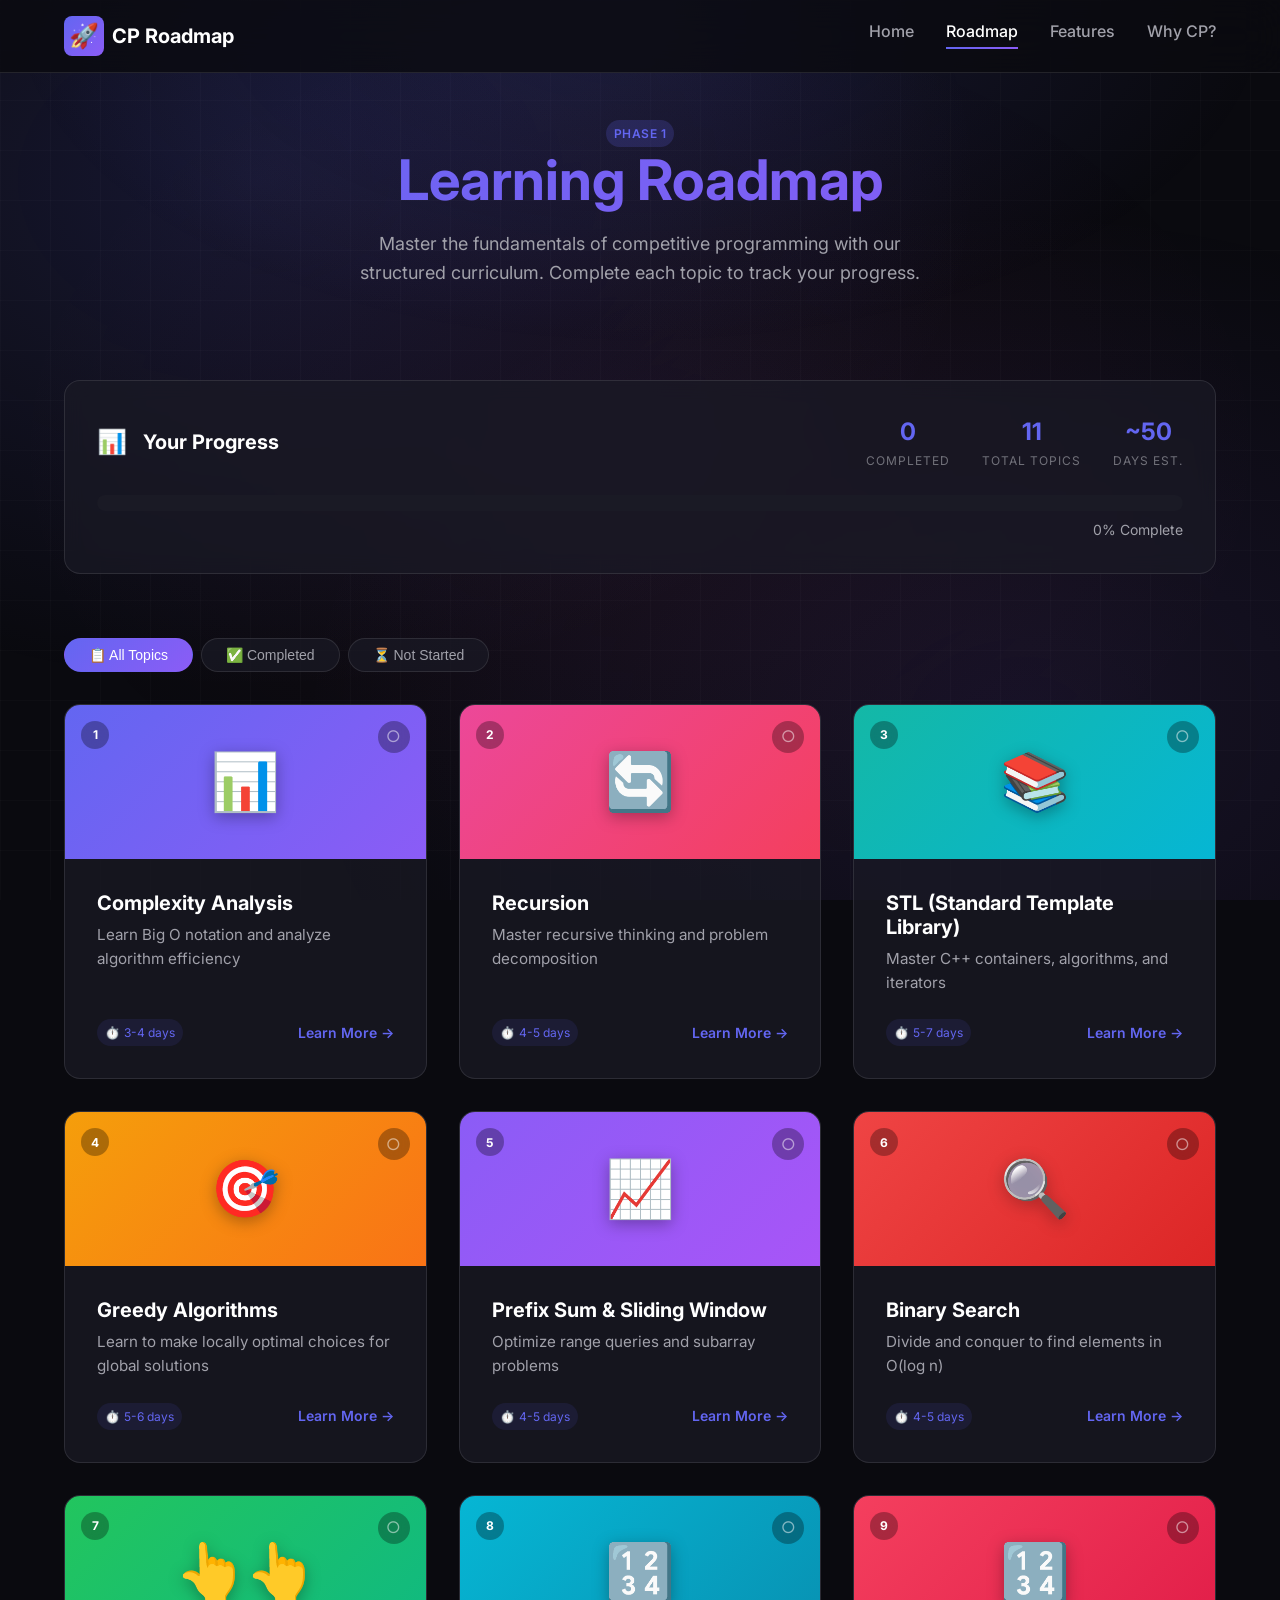
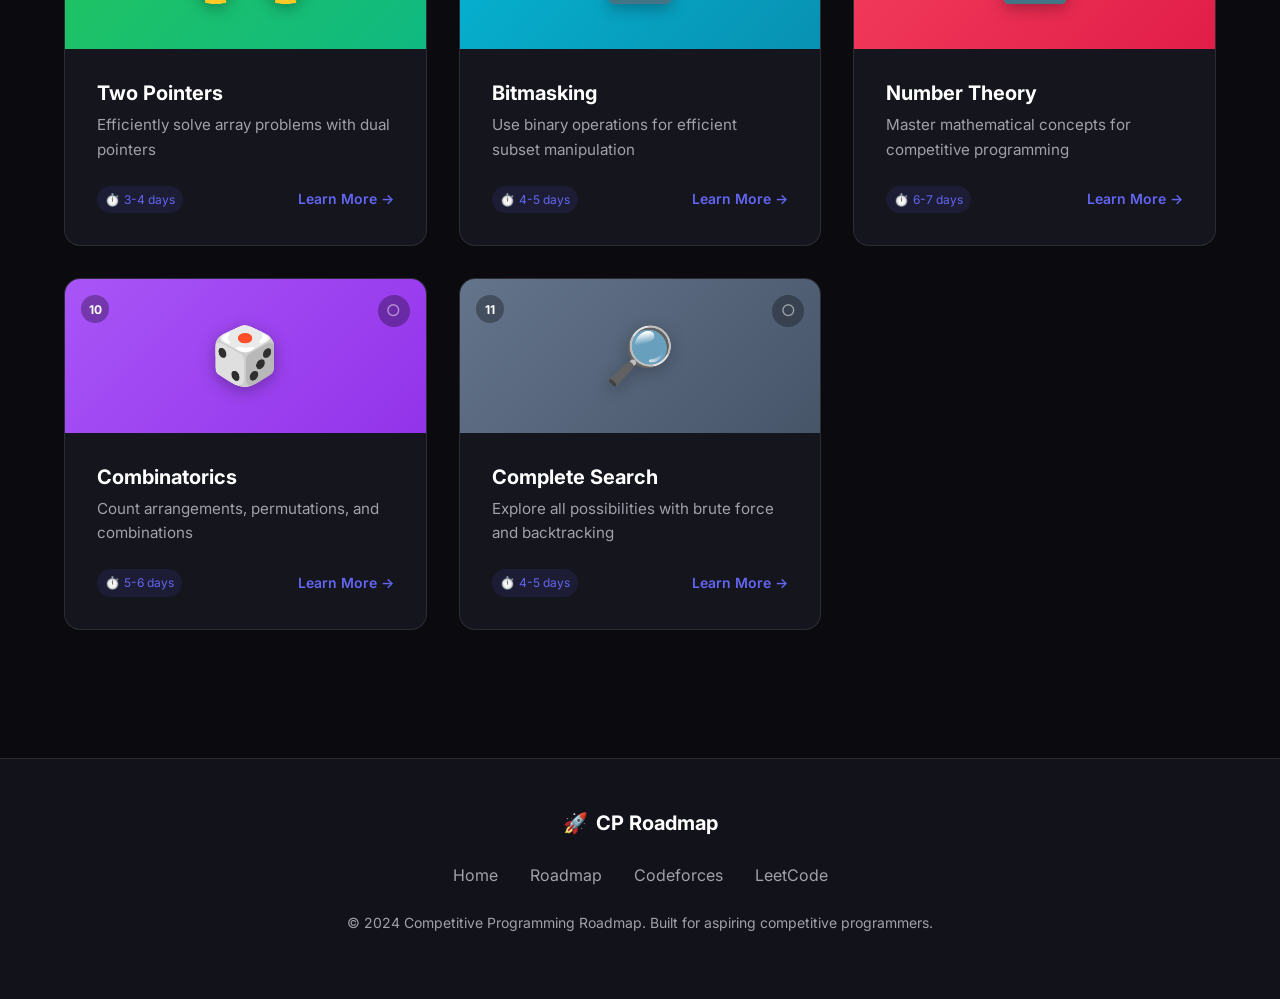
==== roadmap.html @ bf5decb0 "Add code animations and images to topics (Recursion, Binary Search, Number Theory)" ====
<!DOCTYPE html>
<html lang="en">
<head>
    <meta charset="UTF-8">
    <meta name="viewport" content="width=device-width, initial-scale=1.0">
    <meta name="description" content="Complete roadmap for Competitive Programming Phase 1. Learn algorithms and data structures to reach Codeforces Pupil level.">
    <title>Roadmap - CP Roadmap Phase 1</title>
    
    <!-- Fonts -->
    <link rel="preconnect" href="https://fonts.googleapis.com">
    <link rel="preconnect" href="https://fonts.gstatic.com" crossorigin>
    <link href="https://fonts.googleapis.com/css2?family=Inter:wght@400;500;600;700;800&family=JetBrains+Mono:wght@400;500&display=swap" rel="stylesheet">
    
    <!-- Stylesheets -->
    <link rel="stylesheet" href="css/styles.css">
    <link rel="stylesheet" href="css/roadmap.css">
    
    <!-- Favicon -->
    <link rel="icon" href="data:image/svg+xml,<svg xmlns='http://www.w3.org/2000/svg' viewBox='0 0 100 100'><text y='.9em' font-size='90'>🚀</text></svg>">
</head>
<body>
    <!-- Navigation -->
    <nav class="navbar" id="navbar">
        <div class="container">
            <a href="index.html" class="nav-logo">
                <div class="nav-logo-icon">🚀</div>
                <span class="hide-mobile">CP Roadmap</span>
            </a>
            
            <ul class="nav-links" id="navLinks">
                <li><a href="index.html">Home</a></li>
                <li><a href="roadmap.html" class="active">Roadmap</a></li>
                <li><a href="index.html#features">Features</a></li>
                <li><a href="index.html#why-cp">Why CP?</a></li>
            </ul>
            
            <button class="nav-toggle" id="navToggle" aria-label="Toggle menu">
                <span></span>
                <span></span>
                <span></span>
            </button>
        </div>
    </nav>

    <!-- Page Header -->
    <header class="page-header">
        <div class="container page-header-content">
            <span class="badge badge-primary">Phase 1</span>
            <h1>Learning Roadmap</h1>
            <p>Master the fundamentals of competitive programming with our structured curriculum. Complete each topic to track your progress.</p>
        </div>
    </header>

    <!-- Progress Section -->
    <section class="progress-section">
        <div class="container">
            <div class="progress-card">
                <div class="progress-header">
                    <div class="progress-title">
                        <span style="font-size: 1.5rem;">📊</span>
                        <h3>Your Progress</h3>
                    </div>
                    <div class="progress-stats">
                        <div class="progress-stat">
                            <div class="progress-stat-value" id="completedCount">0</div>
                            <div class="progress-stat-label">Completed</div>
                        </div>
                        <div class="progress-stat">
                            <div class="progress-stat-value" id="totalCount">11</div>
                            <div class="progress-stat-label">Total Topics</div>
                        </div>
                        <div class="progress-stat">
                            <div class="progress-stat-value" id="daysEstimate">~50</div>
                            <div class="progress-stat-label">Days Est.</div>
                        </div>
                    </div>
                </div>
                <div class="progress-bar-container">
                    <div class="progress-bar-fill" id="progressBar" style="width: 0%"></div>
                </div>
                <div class="progress-percentage">
                    <span id="progressPercent">0</span>% Complete
                </div>
            </div>
        </div>
    </section>

    <!-- Filter Section -->
    <section class="filter-section">
        <div class="container">
            <div class="filter-buttons">
                <button class="filter-btn active" data-filter="all">
                    📋 All Topics
                </button>
                <button class="filter-btn" data-filter="completed">
                    ✅ Completed
                </button>
                <button class="filter-btn" data-filter="pending">
                    ⏳ Not Started
                </button>
            </div>
        </div>
    </section>

    <!-- Topics Grid -->
    <section class="topics-section">
        <div class="container">
            <div class="topics-grid" id="topicsGrid">
                <!-- Topic cards will be injected by JavaScript -->
            </div>
            
            <!-- Empty State -->
            <div class="empty-state hidden" id="emptyState">
                <div class="empty-state-icon">🔍</div>
                <h3>No topics found</h3>
                <p>Try changing the filter to see topics.</p>
            </div>
        </div>
    </section>

    <!-- Footer -->
    <footer class="footer">
        <div class="container footer-content">
            <div class="footer-logo">
                <span>🚀</span> CP Roadmap
            </div>
            <div class="footer-links">
                <a href="index.html">Home</a>
                <a href="roadmap.html">Roadmap</a>
                <a href="https://codeforces.com" target="_blank">Codeforces</a>
                <a href="https://leetcode.com" target="_blank">LeetCode</a>
            </div>
            <div class="footer-bottom">
                <p>© 2024 Competitive Programming Roadmap. Built for aspiring competitive programmers.</p>
            </div>
        </div>
    </footer>

    <!-- Scripts -->
    <script src="data/topics.js"></script>
    <script src="js/main.js"></script>
    <script src="js/roadmap.js"></script>
</body>
</html>
---- css/styles.css ----
/* ===================================
   COMPETITIVE PROGRAMMING ROADMAP
   Main Stylesheet - Dark Theme
   =================================== */

/* ===================================
   CSS VARIABLES & ROOT
   =================================== */
:root {
    /* Colors */
    --bg-primary: #0a0a0f;
    --bg-secondary: #12121a;
    --bg-tertiary: #1a1a25;
    --bg-card: rgba(26, 26, 37, 0.7);
    --bg-glass: rgba(255, 255, 255, 0.05);
    
    /* Text Colors */
    --text-primary: #ffffff;
    --text-secondary: #a1a1aa;
    --text-muted: #71717a;
    
    /* Accent Colors */
    --accent-primary: #6366f1;
    --accent-secondary: #8b5cf6;
    --accent-success: #22c55e;
    --accent-warning: #f59e0b;
    --accent-danger: #ef4444;
    --accent-info: #06b6d4;
    
    /* Gradients */
    --gradient-primary: linear-gradient(135deg, #6366f1 0%, #8b5cf6 100%);
    --gradient-secondary: linear-gradient(135deg, #ec4899 0%, #8b5cf6 100%);
    --gradient-dark: linear-gradient(180deg, #0a0a0f 0%, #12121a 100%);
    --gradient-glass: linear-gradient(135deg, rgba(255,255,255,0.1) 0%, rgba(255,255,255,0.05) 100%);
    
    /* Shadows */
    --shadow-sm: 0 2px 4px rgba(0, 0, 0, 0.3);
    --shadow-md: 0 4px 6px rgba(0, 0, 0, 0.4);
    --shadow-lg: 0 10px 25px rgba(0, 0, 0, 0.5);
    --shadow-xl: 0 20px 40px rgba(0, 0, 0, 0.6);
    --shadow-glow: 0 0 30px rgba(99, 102, 241, 0.3);
    
    /* Border */
    --border-color: rgba(255, 255, 255, 0.1);
    --border-radius-sm: 8px;
    --border-radius-md: 12px;
    --border-radius-lg: 16px;
    --border-radius-xl: 24px;
    
    /* Typography */
    --font-primary: 'Inter', -apple-system, BlinkMacSystemFont, 'Segoe UI', sans-serif;
    --font-mono: 'JetBrains Mono', 'Fira Code', monospace;
    
    /* Spacing */
    --spacing-xs: 0.25rem;
    --spacing-sm: 0.5rem;
    --spacing-md: 1rem;
    --spacing-lg: 1.5rem;
    --spacing-xl: 2rem;
    --spacing-2xl: 3rem;
    --spacing-3xl: 4rem;
    
    /* Transitions */
    --transition-fast: 150ms ease;
    --transition-normal: 300ms ease;
    --transition-slow: 500ms ease;
    
    /* Container */
    --container-max: 1200px;
    --container-padding: 1.5rem;
}

/* ===================================
   RESET & BASE
   =================================== */
*, *::before, *::after {
    box-sizing: border-box;
    margin: 0;
    padding: 0;
}

html {
    scroll-behavior: smooth;
    font-size: 16px;
}

body {
    font-family: var(--font-primary);
    background: var(--bg-primary);
    color: var(--text-primary);
    line-height: 1.6;
    min-height: 100vh;
    overflow-x: hidden;
    -webkit-font-smoothing: antialiased;
    -moz-osx-font-smoothing: grayscale;
}

/* Background Pattern */
body::before {
    content: '';
    position: fixed;
    top: 0;
    left: 0;
    width: 100%;
    height: 100%;
    background: 
        radial-gradient(ellipse at 20% 20%, rgba(99, 102, 241, 0.15) 0%, transparent 50%),
        radial-gradient(ellipse at 80% 80%, rgba(139, 92, 246, 0.1) 0%, transparent 50%),
        radial-gradient(ellipse at 50% 50%, rgba(236, 72, 153, 0.05) 0%, transparent 70%);
    pointer-events: none;
    z-index: -1;
}

/* Grid Pattern Overlay */
body::after {
    content: '';
    position: fixed;
    top: 0;
    left: 0;
    width: 100%;
    height: 100%;
    background-image: 
        linear-gradient(rgba(255,255,255,0.02) 1px, transparent 1px),
        linear-gradient(90deg, rgba(255,255,255,0.02) 1px, transparent 1px);
    background-size: 50px 50px;
    pointer-events: none;
    z-index: -1;
}

/* ===================================
   TYPOGRAPHY
   =================================== */
h1, h2, h3, h4, h5, h6 {
    font-weight: 700;
    line-height: 1.2;
    margin-bottom: var(--spacing-md);
}

h1 {
    font-size: clamp(2rem, 5vw, 3.5rem);
    background: var(--gradient-primary);
    -webkit-background-clip: text;
    -webkit-text-fill-color: transparent;
    background-clip: text;
}

h2 {
    font-size: clamp(1.5rem, 4vw, 2.5rem);
}

h3 {
    font-size: clamp(1.25rem, 3vw, 1.75rem);
}

p {
    color: var(--text-secondary);
    margin-bottom: var(--spacing-md);
}

a {
    color: var(--accent-primary);
    text-decoration: none;
    transition: color var(--transition-fast);
}

a:hover {
    color: var(--accent-secondary);
}

ul, ol {
    padding-left: var(--spacing-lg);
    margin-bottom: var(--spacing-md);
}

li {
    color: var(--text-secondary);
    margin-bottom: var(--spacing-sm);
}

strong {
    color: var(--text-primary);
    font-weight: 600;
}

/* ===================================
   LAYOUT & CONTAINERS
   =================================== */
.container {
    width: 100%;
    max-width: var(--container-max);
    margin: 0 auto;
    padding: 0 var(--container-padding);
}

.section {
    padding: var(--spacing-3xl) 0;
}

.section-title {
    text-align: center;
    margin-bottom: var(--spacing-2xl);
}

.section-title span {
    display: block;
    color: var(--text-muted);
    font-size: 0.9rem;
    text-transform: uppercase;
    letter-spacing: 2px;
    margin-bottom: var(--spacing-sm);
}

/* ===================================
   NAVBAR
   =================================== */
.navbar {
    position: fixed;
    top: 0;
    left: 0;
    right: 0;
    z-index: 1000;
    padding: var(--spacing-md) 0;
    background: rgba(10, 10, 15, 0.8);
    backdrop-filter: blur(20px);
    -webkit-backdrop-filter: blur(20px);
    border-bottom: 1px solid var(--border-color);
    transition: all var(--transition-normal);
}

.navbar.scrolled {
    padding: var(--spacing-sm) 0;
    background: rgba(10, 10, 15, 0.95);
}

.navbar .container {
    display: flex;
    justify-content: space-between;
    align-items: center;
}

.nav-logo {
    display: flex;
    align-items: center;
    gap: var(--spacing-sm);
    font-size: 1.25rem;
    font-weight: 700;
    color: var(--text-primary);
}

.nav-logo-icon {
    width: 40px;
    height: 40px;
    background: var(--gradient-primary);
    border-radius: var(--border-radius-sm);
    display: flex;
    align-items: center;
    justify-content: center;
    font-size: 1.5rem;
}

.nav-links {
    display: flex;
    align-items: center;
    gap: var(--spacing-xl);
    list-style: none;
    margin: 0;
    padding: 0;
}

.nav-links a {
    color: var(--text-secondary);
    font-weight: 500;
    position: relative;
    padding: var(--spacing-sm) 0;
    transition: color var(--transition-fast);
}

.nav-links a::after {
    content: '';
    position: absolute;
    bottom: 0;
    left: 0;
    width: 0;
    height: 2px;
    background: var(--gradient-primary);
    transition: width var(--transition-normal);
}

.nav-links a:hover,
.nav-links a.active {
    color: var(--text-primary);
}

.nav-links a:hover::after,
.nav-links a.active::after {
    width: 100%;
}

.nav-toggle {
    display: none;
    flex-direction: column;
    gap: 5px;
    background: none;
    border: none;
    cursor: pointer;
    padding: var(--spacing-sm);
}

.nav-toggle span {
    display: block;
    width: 25px;
    height: 2px;
    background: var(--text-primary);
    transition: all var(--transition-fast);
}

/* Mobile Nav */
@media (max-width: 768px) {
    .nav-toggle {
        display: flex;
    }
    
    .nav-links {
        position: fixed;
        top: 70px;
        left: 0;
        right: 0;
        background: rgba(10, 10, 15, 0.98);
        backdrop-filter: blur(20px);
        flex-direction: column;
        padding: var(--spacing-xl);
        gap: var(--spacing-lg);
        transform: translateY(-100%);
        opacity: 0;
        visibility: hidden;
        transition: all var(--transition-normal);
    }
    
    .nav-links.active {
        transform: translateY(0);
        opacity: 1;
        visibility: visible;
    }
    
    .nav-toggle.active span:nth-child(1) {
        transform: rotate(45deg) translate(5px, 5px);
    }
    
    .nav-toggle.active span:nth-child(2) {
        opacity: 0;
    }
    
    .nav-toggle.active span:nth-child(3) {
        transform: rotate(-45deg) translate(5px, -5px);
    }
}

/* ===================================
   BUTTONS
   =================================== */
.btn {
    display: inline-flex;
    align-items: center;
    justify-content: center;
    gap: var(--spacing-sm);
    padding: var(--spacing-md) var(--spacing-xl);
    font-size: 1rem;
    font-weight: 600;
    border-radius: var(--border-radius-md);
    border: none;
    cursor: pointer;
    transition: all var(--transition-normal);
    text-decoration: none;
    white-space: nowrap;
}

.btn-primary {
    background: var(--gradient-primary);
    color: var(--text-primary);
    box-shadow: var(--shadow-md), 0 0 20px rgba(99, 102, 241, 0.3);
}

.btn-primary:hover {
    transform: translateY(-2px);
    box-shadow: var(--shadow-lg), 0 0 30px rgba(99, 102, 241, 0.5);
    color: var(--text-primary);
}

.btn-secondary {
    background: var(--bg-glass);
    color: var(--text-primary);
    border: 1px solid var(--border-color);
    backdrop-filter: blur(10px);
}

.btn-secondary:hover {
    background: rgba(255, 255, 255, 0.1);
    border-color: var(--accent-primary);
    color: var(--text-primary);
}

.btn-success {
    background: linear-gradient(135deg, #22c55e 0%, #16a34a 100%);
    color: var(--text-primary);
}

.btn-success:hover {
    transform: translateY(-2px);
    box-shadow: var(--shadow-lg), 0 0 20px rgba(34, 197, 94, 0.4);
    color: var(--text-primary);
}

.btn-outline {
    background: transparent;
    color: var(--accent-primary);
    border: 2px solid var(--accent-primary);
}

.btn-outline:hover {
    background: var(--accent-primary);
    color: var(--text-primary);
}

.btn-sm {
    padding: var(--spacing-sm) var(--spacing-md);
    font-size: 0.875rem;
}

.btn-lg {
    padding: var(--spacing-lg) var(--spacing-2xl);
    font-size: 1.125rem;
}

.btn-icon {
    width: 44px;
    height: 44px;
    padding: 0;
    border-radius: var(--border-radius-sm);
}

/* ===================================
   CARDS - GLASSMORPHISM
   =================================== */
.card {
    background: var(--bg-card);
    border: 1px solid var(--border-color);
    border-radius: var(--border-radius-lg);
    padding: var(--spacing-xl);
    backdrop-filter: blur(10px);
    -webkit-backdrop-filter: blur(10px);
    transition: all var(--transition-normal);
}

.card:hover {
    transform: translateY(-5px);
    border-color: rgba(99, 102, 241, 0.3);
    box-shadow: var(--shadow-xl), var(--shadow-glow);
}

.card-glass {
    background: var(--gradient-glass);
    border: 1px solid rgba(255, 255, 255, 0.1);
}

/* ===================================
   BADGES
   =================================== */
.badge {
    display: inline-flex;
    align-items: center;
    gap: var(--spacing-xs);
    padding: var(--spacing-xs) var(--spacing-sm);
    font-size: 0.75rem;
    font-weight: 600;
    border-radius: 50px;
    text-transform: uppercase;
    letter-spacing: 0.5px;
}

.badge-primary {
    background: rgba(99, 102, 241, 0.2);
    color: var(--accent-primary);
}

.badge-success {
    background: rgba(34, 197, 94, 0.2);
    color: var(--accent-success);
}

.badge-warning {
    background: rgba(245, 158, 11, 0.2);
    color: var(--accent-warning);
}

.badge-info {
    background: rgba(6, 182, 212, 0.2);
    color: var(--accent-info);
}

/* ===================================
   PROGRESS BAR
   =================================== */
.progress-container {
    background: var(--bg-tertiary);
    border-radius: 50px;
    padding: 4px;
    margin-bottom: var(--spacing-md);
}

.progress-bar {
    height: 12px;
    background: var(--gradient-primary);
    border-radius: 50px;
    transition: width var(--transition-slow);
    position: relative;
    overflow: hidden;
}

.progress-bar::after {
    content: '';
    position: absolute;
    top: 0;
    left: 0;
    right: 0;
    bottom: 0;
    background: linear-gradient(
        90deg,
        transparent 0%,
        rgba(255,255,255,0.3) 50%,
        transparent 100%
    );
    animation: shimmer 2s infinite;
}

@keyframes shimmer {
    0% { transform: translateX(-100%); }
    100% { transform: translateX(100%); }
}

.progress-text {
    display: flex;
    justify-content: space-between;
    font-size: 0.875rem;
    color: var(--text-secondary);
}

/* ===================================
   ICONS
   =================================== */
.icon {
    display: inline-flex;
    align-items: center;
    justify-content: center;
}

.icon-sm { font-size: 1rem; }
.icon-md { font-size: 1.5rem; }
.icon-lg { font-size: 2rem; }
.icon-xl { font-size: 3rem; }

/* ===================================
   ANIMATIONS
   =================================== */
@keyframes fadeIn {
    from {
        opacity: 0;
        transform: translateY(20px);
    }
    to {
        opacity: 1;
        transform: translateY(0);
    }
}

@keyframes fadeInUp {
    from {
        opacity: 0;
        transform: translateY(40px);
    }
    to {
        opacity: 1;
        transform: translateY(0);
    }
}

@keyframes fadeInDown {
    from {
        opacity: 0;
        transform: translateY(-40px);
    }
    to {
        opacity: 1;
        transform: translateY(0);
    }
}

@keyframes scaleIn {
    from {
        opacity: 0;
        transform: scale(0.9);
    }
    to {
        opacity: 1;
        transform: scale(1);
    }
}

@keyframes slideInLeft {
    from {
        opacity: 0;
        transform: translateX(-40px);
    }
    to {
        opacity: 1;
        transform: translateX(0);
    }
}

@keyframes slideInRight {
    from {
        opacity: 0;
        transform: translateX(40px);
    }
    to {
        opacity: 1;
        transform: translateX(0);
    }
}

@keyframes pulse {
    0%, 100% {
        transform: scale(1);
        opacity: 1;
    }
    50% {
        transform: scale(1.05);
        opacity: 0.8;
    }
}

@keyframes float {
    0%, 100% {
        transform: translateY(0);
    }
    50% {
        transform: translateY(-10px);
    }
}

@keyframes glow {
    0%, 100% {
        box-shadow: 0 0 20px rgba(99, 102, 241, 0.3);
    }
    50% {
        box-shadow: 0 0 40px rgba(99, 102, 241, 0.6);
    }
}

.animate-fade-in {
    animation: fadeIn 0.6s ease forwards;
}

.animate-fade-in-up {
    animation: fadeInUp 0.6s ease forwards;
}

.animate-fade-in-down {
    animation: fadeInDown 0.6s ease forwards;
}

.animate-scale-in {
    animation: scaleIn 0.6s ease forwards;
}

.animate-slide-in-left {
    animation: slideInLeft 0.6s ease forwards;
}

.animate-slide-in-right {
    animation: slideInRight 0.6s ease forwards;
}

.animate-float {
    animation: float 3s ease-in-out infinite;
}

.animate-pulse {
    animation: pulse 2s ease-in-out infinite;
}

.animate-glow {
    animation: glow 2s ease-in-out infinite;
}

/* Animation Delays */
.delay-100 { animation-delay: 100ms; }
.delay-200 { animation-delay: 200ms; }
.delay-300 { animation-delay: 300ms; }
.delay-400 { animation-delay: 400ms; }
.delay-500 { animation-delay: 500ms; }
.delay-600 { animation-delay: 600ms; }
.delay-700 { animation-delay: 700ms; }
.delay-800 { animation-delay: 800ms; }

/* ===================================
   SCROLLBAR
   =================================== */
::-webkit-scrollbar {
    width: 10px;
    height: 10px;
}

::-webkit-scrollbar-track {
    background: var(--bg-secondary);
}

::-webkit-scrollbar-thumb {
    background: var(--bg-tertiary);
    border-radius: 5px;
}

::-webkit-scrollbar-thumb:hover {
    background: var(--accent-primary);
}

/* ===================================
   FOOTER
   =================================== */
.footer {
    background: var(--bg-secondary);
    border-top: 1px solid var(--border-color);
    padding: var(--spacing-2xl) 0;
    margin-top: var(--spacing-3xl);
}

.footer-content {
    display: flex;
    flex-direction: column;
    align-items: center;
    gap: var(--spacing-lg);
    text-align: center;
}

.footer-logo {
    display: flex;
    align-items: center;
    gap: var(--spacing-sm);
    font-size: 1.25rem;
    font-weight: 700;
    color: var(--text-primary);
}

.footer-links {
    display: flex;
    gap: var(--spacing-xl);
    flex-wrap: wrap;
    justify-content: center;
}

.footer-links a {
    color: var(--text-secondary);
    transition: color var(--transition-fast);
}

.footer-links a:hover {
    color: var(--accent-primary);
}

.footer-bottom {
    color: var(--text-muted);
    font-size: 0.875rem;
}

/* ===================================
   UTILITIES
   =================================== */
.text-center { text-align: center; }
.text-left { text-align: left; }
.text-right { text-align: right; }

.text-primary { color: var(--text-primary); }
.text-secondary { color: var(--text-secondary); }
.text-muted { color: var(--text-muted); }
.text-accent { color: var(--accent-primary); }
.text-success { color: var(--accent-success); }
.text-warning { color: var(--accent-warning); }
.text-danger { color: var(--accent-danger); }

.bg-primary { background: var(--bg-primary); }
.bg-secondary { background: var(--bg-secondary); }
.bg-tertiary { background: var(--bg-tertiary); }

.mt-0 { margin-top: 0; }
.mt-1 { margin-top: var(--spacing-sm); }
.mt-2 { margin-top: var(--spacing-md); }
.mt-3 { margin-top: var(--spacing-lg); }
.mt-4 { margin-top: var(--spacing-xl); }
.mt-5 { margin-top: var(--spacing-2xl); }

.mb-0 { margin-bottom: 0; }
.mb-1 { margin-bottom: var(--spacing-sm); }
.mb-2 { margin-bottom: var(--spacing-md); }
.mb-3 { margin-bottom: var(--spacing-lg); }
.mb-4 { margin-bottom: var(--spacing-xl); }
.mb-5 { margin-bottom: var(--spacing-2xl); }

.flex { display: flex; }
.flex-col { flex-direction: column; }
.items-center { align-items: center; }
.justify-center { justify-content: center; }
.justify-between { justify-content: space-between; }
.gap-1 { gap: var(--spacing-sm); }
.gap-2 { gap: var(--spacing-md); }
.gap-3 { gap: var(--spacing-lg); }
.gap-4 { gap: var(--spacing-xl); }

.hidden { display: none; }
.visible { visibility: visible; }
.invisible { visibility: hidden; }

.w-full { width: 100%; }
.h-full { height: 100%; }

.rounded { border-radius: var(--border-radius-md); }
.rounded-lg { border-radius: var(--border-radius-lg); }
.rounded-xl { border-radius: var(--border-radius-xl); }
.rounded-full { border-radius: 50%; }

/* ===================================
   RESPONSIVE UTILITIES
   =================================== */
@media (max-width: 768px) {
    :root {
        --container-padding: 1rem;
    }
    
    .section {
        padding: var(--spacing-2xl) 0;
    }
    
    .hide-mobile {
        display: none;
    }
}

@media (min-width: 769px) {
    .hide-desktop {
        display: none;
    }
}

/* ===================================
   LOADING STATES
   =================================== */
.skeleton {
    background: linear-gradient(
        90deg,
        var(--bg-tertiary) 25%,
        var(--bg-secondary) 50%,
        var(--bg-tertiary) 75%
    );
    background-size: 200% 100%;
    animation: skeleton-loading 1.5s infinite;
    border-radius: var(--border-radius-sm);
}

@keyframes skeleton-loading {
    0% { background-position: 200% 0; }
    100% { background-position: -200% 0; }
}

/* ===================================
   TOOLTIPS
   =================================== */
[data-tooltip] {
    position: relative;
}

[data-tooltip]::before {
    content: attr(data-tooltip);
    position: absolute;
    bottom: 100%;
    left: 50%;
    transform: translateX(-50%);
    padding: var(--spacing-sm) var(--spacing-md);
    background: var(--bg-tertiary);
    color: var(--text-primary);
    font-size: 0.75rem;
    border-radius: var(--border-radius-sm);
    white-space: nowrap;
    opacity: 0;
    visibility: hidden;
    transition: all var(--transition-fast);
    z-index: 100;
}

[data-tooltip]:hover::before {
    opacity: 1;
    visibility: visible;
    bottom: calc(100% + 8px);
}

/* ===================================
   SELECTION
   =================================== */
::selection {
    background: var(--accent-primary);
    color: var(--text-primary);
}

::-moz-selection {
    background: var(--accent-primary);
    color: var(--text-primary);
}
---- css/roadmap.css ----
/* ===================================
   ROADMAP PAGE STYLES
   =================================== */

/* ===================================
   PAGE HEADER
   =================================== */
.page-header {
    padding: 120px 0 60px;
    text-align: center;
    position: relative;
}

.page-header::before {
    content: '';
    position: absolute;
    top: 0;
    left: 0;
    right: 0;
    height: 100%;
    background: radial-gradient(ellipse at center top, rgba(99, 102, 241, 0.15) 0%, transparent 70%);
    pointer-events: none;
}

.page-header-content {
    position: relative;
    z-index: 1;
}

.page-header h1 {
    margin-bottom: var(--spacing-md);
}

.page-header p {
    font-size: 1.125rem;
    max-width: 600px;
    margin: 0 auto;
}

/* ===================================
   PROGRESS SECTION
   =================================== */
.progress-section {
    padding: var(--spacing-xl) 0;
    margin-bottom: var(--spacing-xl);
}

.progress-card {
    background: var(--bg-card);
    border: 1px solid var(--border-color);
    border-radius: var(--border-radius-lg);
    padding: var(--spacing-xl);
    backdrop-filter: blur(10px);
}

.progress-header {
    display: flex;
    justify-content: space-between;
    align-items: center;
    margin-bottom: var(--spacing-lg);
    flex-wrap: wrap;
    gap: var(--spacing-md);
}

.progress-title {
    display: flex;
    align-items: center;
    gap: var(--spacing-md);
}

.progress-title h3 {
    margin: 0;
    font-size: 1.25rem;
}

.progress-stats {
    display: flex;
    gap: var(--spacing-xl);
}

.progress-stat {
    text-align: center;
}

.progress-stat-value {
    font-size: 1.5rem;
    font-weight: 700;
    color: var(--accent-primary);
}

.progress-stat-label {
    font-size: 0.75rem;
    color: var(--text-muted);
    text-transform: uppercase;
    letter-spacing: 1px;
}

.progress-bar-container {
    background: var(--bg-tertiary);
    border-radius: 50px;
    height: 16px;
    overflow: hidden;
    position: relative;
}

.progress-bar-fill {
    height: 100%;
    background: var(--gradient-primary);
    border-radius: 50px;
    transition: width 0.5s ease;
    position: relative;
    min-width: 0;
}

.progress-bar-fill::after {
    content: '';
    position: absolute;
    top: 0;
    left: 0;
    right: 0;
    bottom: 0;
    background: linear-gradient(
        90deg,
        transparent 0%,
        rgba(255,255,255,0.3) 50%,
        transparent 100%
    );
    animation: shimmer 2s infinite;
}

.progress-percentage {
    text-align: right;
    margin-top: var(--spacing-sm);
    font-size: 0.875rem;
    color: var(--text-secondary);
}

/* ===================================
   FILTER SECTION
   =================================== */
.filter-section {
    margin-bottom: var(--spacing-xl);
}

.filter-buttons {
    display: flex;
    gap: var(--spacing-sm);
    flex-wrap: wrap;
}

.filter-btn {
    padding: var(--spacing-sm) var(--spacing-lg);
    background: var(--bg-card);
    border: 1px solid var(--border-color);
    border-radius: 50px;
    color: var(--text-secondary);
    font-size: 0.875rem;
    cursor: pointer;
    transition: all var(--transition-normal);
}

.filter-btn:hover {
    border-color: var(--accent-primary);
    color: var(--text-primary);
}

.filter-btn.active {
    background: var(--gradient-primary);
    border-color: transparent;
    color: var(--text-primary);
}

/* ===================================
   TOPICS GRID
   =================================== */
.topics-section {
    padding-bottom: var(--spacing-3xl);
}

.topics-grid {
    display: grid;
    grid-template-columns: repeat(auto-fill, minmax(340px, 1fr));
    gap: var(--spacing-xl);
}

/* ===================================
   TOPIC CARD
   =================================== */
.topic-card {
    background: var(--bg-card);
    border: 1px solid var(--border-color);
    border-radius: var(--border-radius-lg);
    overflow: hidden;
    transition: all var(--transition-normal);
    position: relative;
    display: flex;
    flex-direction: column;
}

.topic-card::before {
    content: '';
    position: absolute;
    top: 0;
    left: 0;
    right: 0;
    height: 4px;
    background: var(--card-accent, var(--gradient-primary));
    transform: scaleX(0);
    transform-origin: left;
    transition: transform var(--transition-normal);
}

.topic-card:hover {
    transform: translateY(-8px);
    border-color: rgba(99, 102, 241, 0.3);
    box-shadow: var(--shadow-xl), 0 0 30px rgba(99, 102, 241, 0.2);
}

.topic-card:hover::before {
    transform: scaleX(1);
}

.topic-card.completed {
    border-color: rgba(34, 197, 94, 0.3);
}

.topic-card.completed::before {
    background: linear-gradient(135deg, #22c55e 0%, #16a34a 100%);
    transform: scaleX(1);
}

/* Card Header / Banner */
.topic-card-header {
    position: relative;
    padding: var(--spacing-xl);
    background: var(--card-banner, var(--gradient-primary));
    min-height: 120px;
    display: flex;
    align-items: center;
    justify-content: center;
}

.topic-card-icon {
    font-size: 3.5rem;
    filter: drop-shadow(0 4px 8px rgba(0,0,0,0.3));
}

.topic-card-status {
    position: absolute;
    top: var(--spacing-md);
    right: var(--spacing-md);
    width: 32px;
    height: 32px;
    background: rgba(0, 0, 0, 0.3);
    border-radius: 50%;
    display: flex;
    align-items: center;
    justify-content: center;
    backdrop-filter: blur(10px);
}

.topic-card.completed .topic-card-status {
    background: rgba(34, 197, 94, 0.3);
}

.topic-card-status::after {
    content: '○';
    color: rgba(255, 255, 255, 0.5);
    font-size: 1rem;
}

.topic-card.completed .topic-card-status::after {
    content: '✓';
    color: var(--accent-success);
}

/* Card Body */
.topic-card-body {
    padding: var(--spacing-xl);
    flex: 1;
    display: flex;
    flex-direction: column;
}

.topic-card-title {
    font-size: 1.25rem;
    font-weight: 700;
    margin-bottom: var(--spacing-sm);
    color: var(--text-primary);
}

.topic-card-description {
    font-size: 0.95rem;
    color: var(--text-secondary);
    margin-bottom: var(--spacing-lg);
    flex: 1;
}

.topic-card-meta {
    display: flex;
    justify-content: space-between;
    align-items: center;
    margin-top: auto;
}

.topic-card-duration {
    display: inline-flex;
    align-items: center;
    gap: var(--spacing-xs);
    padding: var(--spacing-xs) var(--spacing-sm);
    background: rgba(99, 102, 241, 0.1);
    border-radius: 50px;
    font-size: 0.75rem;
    color: var(--accent-primary);
}

.topic-card-link {
    display: inline-flex;
    align-items: center;
    gap: var(--spacing-xs);
    color: var(--accent-primary);
    font-weight: 600;
    font-size: 0.875rem;
    transition: all var(--transition-fast);
}

.topic-card-link:hover {
    gap: var(--spacing-sm);
    color: var(--accent-secondary);
}



/* ===================================
   EMPTY STATE
   =================================== */
.empty-state {
    text-align: center;
    padding: var(--spacing-3xl);
    color: var(--text-muted);
}

.empty-state-icon {
    font-size: 4rem;
    margin-bottom: var(--spacing-lg);
    opacity: 0.5;
}

.empty-state h3 {
    color: var(--text-secondary);
    margin-bottom: var(--spacing-sm);
}

/* ===================================
   RESPONSIVE
   =================================== */
@media (max-width: 768px) {
    .topics-grid {
        grid-template-columns: 1fr;
    }
    
    .progress-header {
        flex-direction: column;
        text-align: center;
    }
    
    .progress-stats {
        justify-content: center;
    }
    
    .filter-buttons {
        justify-content: center;
    }
}

@media (max-width: 400px) {
    .topics-grid {
        grid-template-columns: 1fr;
    }
    
    .topic-card-header {
        min-height: 100px;
    }
    
    .topic-card-icon {
        font-size: 2.5rem;
    }
}

/* ===================================
   TOPIC NUMBER INDICATOR
   =================================== */
.topic-number {
    position: absolute;
    top: var(--spacing-md);
    left: var(--spacing-md);
    width: 28px;
    height: 28px;
    background: rgba(0, 0, 0, 0.3);
    border-radius: 50%;
    display: flex;
    align-items: center;
    justify-content: center;
    font-size: 0.75rem;
    font-weight: 700;
    backdrop-filter: blur(10px);
}

/* ===================================
   ROADMAP TIMELINE CONNECTOR
   =================================== */
.roadmap-timeline {
    position: relative;
}

.roadmap-timeline::before {
    content: '';
    position: absolute;
    left: 50%;
    top: 0;
    bottom: 0;
    width: 2px;
    background: linear-gradient(to bottom, var(--accent-primary), var(--accent-secondary));
    transform: translateX(-50%);
    opacity: 0.3;
    display: none;
}

@media (min-width: 1024px) {
    .roadmap-timeline::before {
        display: block;
    }
}
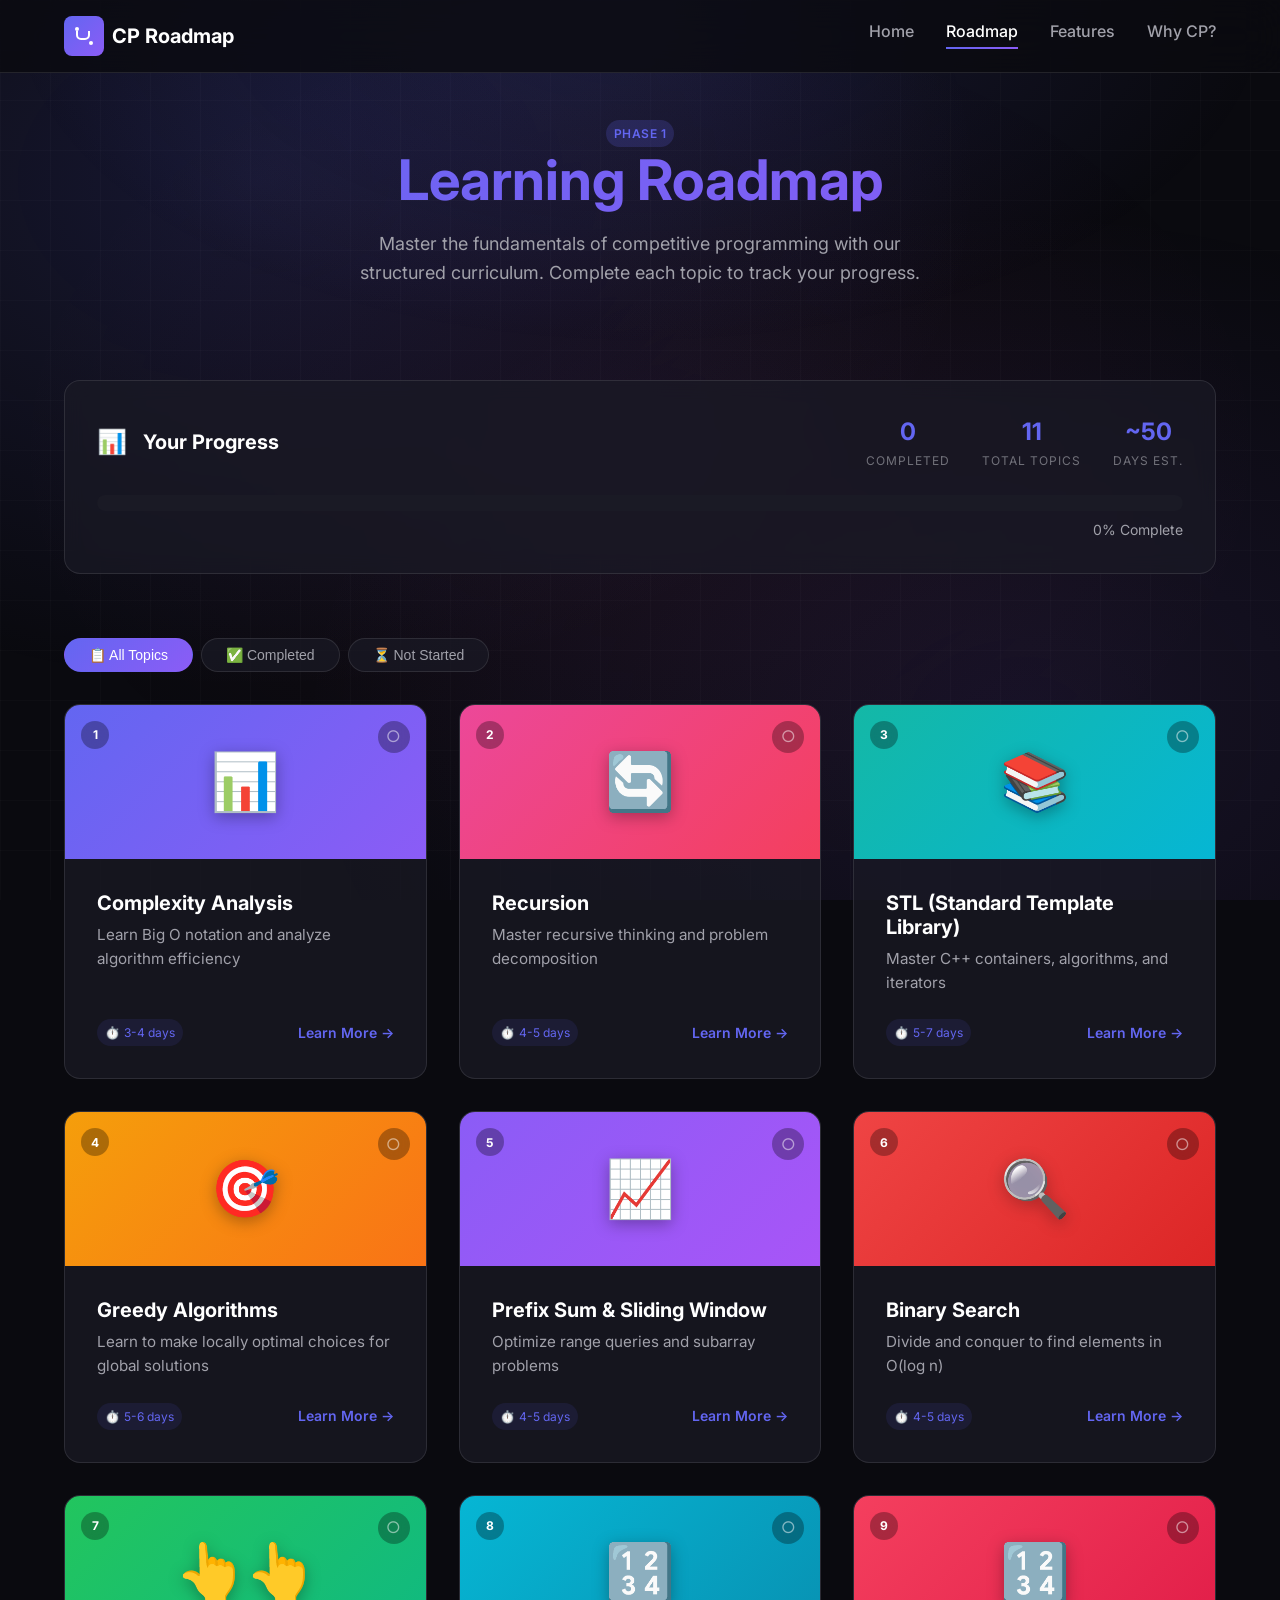
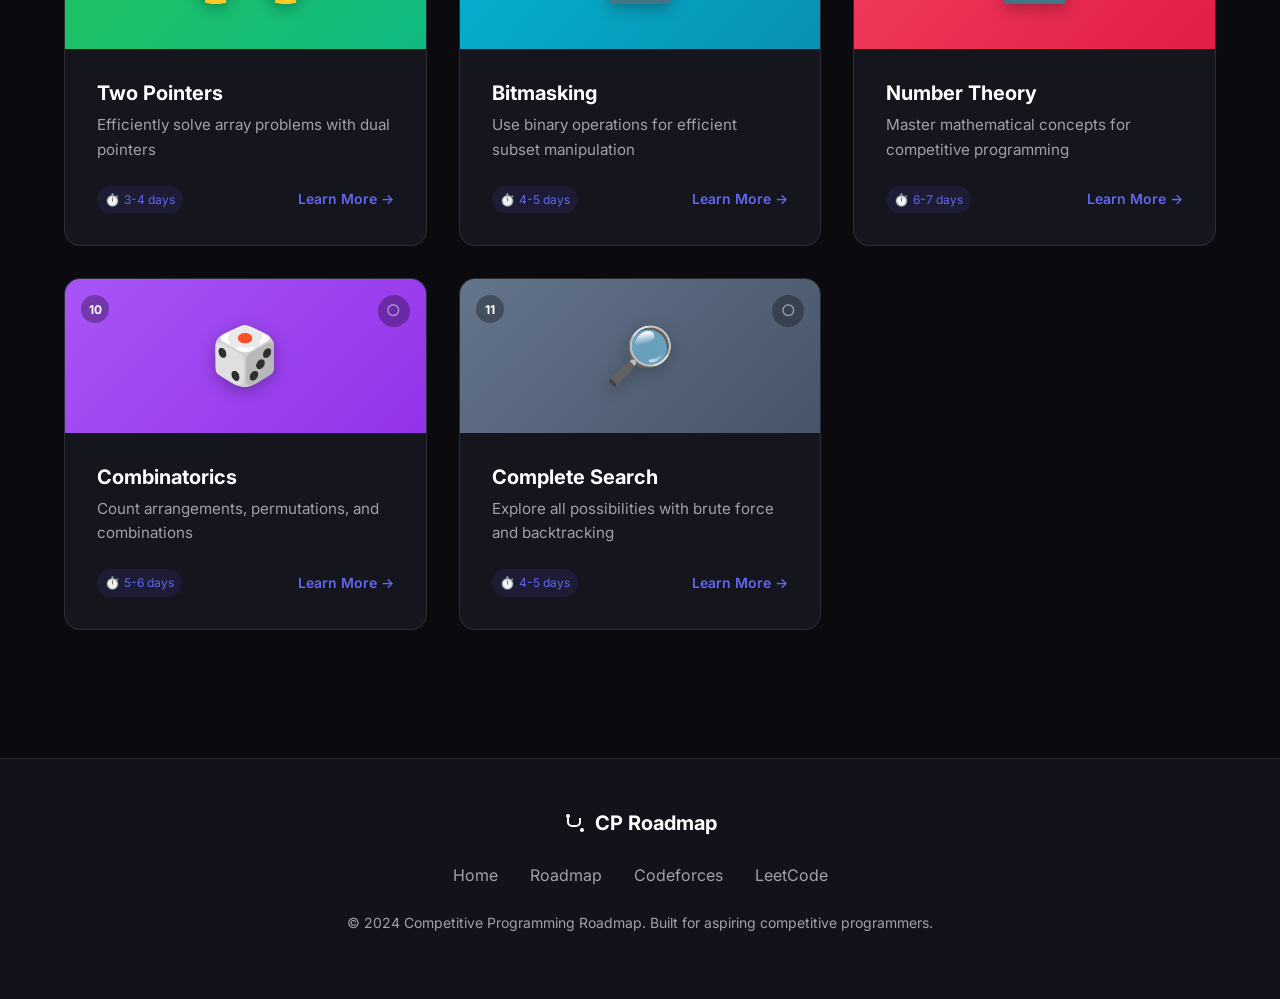
==== commit 98f2347a: "adding home page animation and logo" ====
--- a/roadmap.html
+++ b/roadmap.html
@@ -16,14 +16,16 @@
     <link rel="stylesheet" href="css/roadmap.css">
     
     <!-- Favicon -->
-    <link rel="icon" href="data:image/svg+xml,<svg xmlns='http://www.w3.org/2000/svg' viewBox='0 0 100 100'><text y='.9em' font-size='90'>🚀</text></svg>">
+    <link rel="icon" type="image/svg+xml" href="assets/images/logo.svg">
 </head>
 <body>
     <!-- Navigation -->
     <nav class="navbar" id="navbar">
         <div class="container">
             <a href="index.html" class="nav-logo">
-                <div class="nav-logo-icon">🚀</div>
+                <div class="nav-logo-icon">
+                    <img src="assets/images/logo.svg" alt="CP Roadmap Logo" width="24" height="24">
+                </div>
                 <span class="hide-mobile">CP Roadmap</span>
             </a>
             
@@ -122,7 +124,8 @@
     <footer class="footer">
         <div class="container footer-content">
             <div class="footer-logo">
-                <span>🚀</span> CP Roadmap
+                <img src="assets/images/logo.svg" alt="CP Roadmap Logo" width="24" height="24">
+                <span>CP Roadmap</span>
             </div>
             <div class="footer-links">
                 <a href="index.html">Home</a>
--- a/css/styles.css
+++ b/css/styles.css
@@ -258,6 +258,12 @@
     font-size: 1.5rem;
 }
 
+.nav-logo-icon img {
+    width: 24px;
+    height: 24px;
+    filter: brightness(0) invert(1);
+}
+
 .nav-links {
     display: flex;
     align-items: center;
@@ -750,6 +756,12 @@
     color: var(--text-primary);
 }
 
+.footer-logo img {
+    width: 24px;
+    height: 24px;
+    filter: brightness(0) invert(1);
+}
+
 .footer-links {
     display: flex;
     gap: var(--spacing-xl);
--- a/css/roadmap.css
+++ b/css/roadmap.css
@@ -329,8 +329,6 @@
     color: var(--accent-secondary);
 }
 
-
-
 /* ===================================
    EMPTY STATE
    =================================== */
